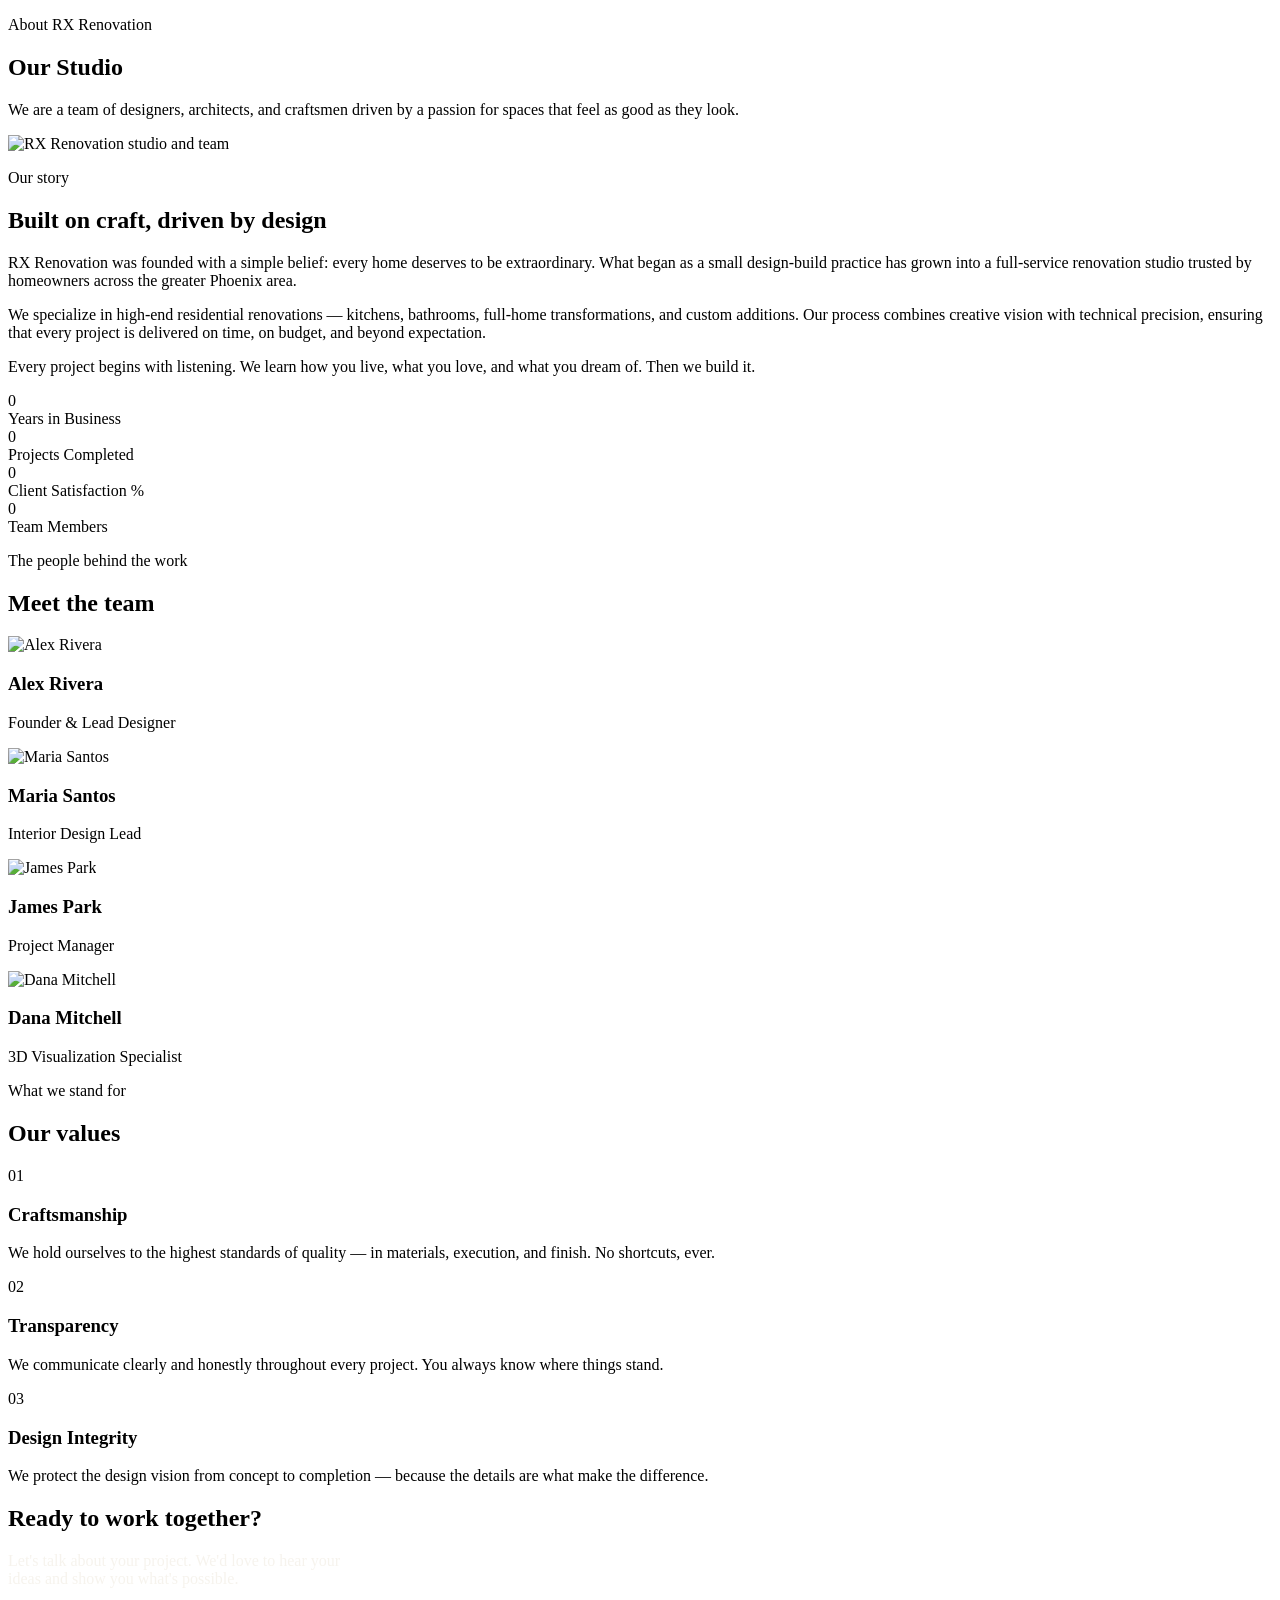
==== about.html @ 350d1490 "RX Site Upload" ====
<!DOCTYPE html>
<html lang="en" data-theme="light">

<head>
	<meta charset="UTF-8">
	<meta name="viewport" content="width=device-width, initial-scale=1.0">
	<title>About — RX Renovation</title>
	<meta name="description" content="Learn about RX Renovation — our team, our story, and our passion for exceptional home renovations in Scottsdale, Arizona.">

	<link rel="stylesheet" href="assets/css/global.css">
	<link rel="stylesheet" href="assets/css/components.css">
	<link rel="stylesheet" href="assets/css/pages/about.css">
	<link rel="icon" href="assets/images/favicon.svg" type="image/svg+xml">
</head>

<body>
	<div class="loading-bar"></div>
	<header id="site-header" class="site-header"></header>

	<main class="main-content">

		<!-- PAGE HERO -->
		<section class="page-hero about-hero">
			<div class="container">
				<div class="page-hero-grid">
					<div class="page-hero-text">
						<p class="section-label" data-i18n="about.hero.sectionLabel">About RX Renovation</p>
						<h1 data-i18n="about.hero.headline">Our Studio</h1>
						<p data-i18n="about.hero.desc">We are a team of designers, architects, and craftsmen driven by a passion for spaces that feel as good as they look.</p>
					</div>
					<div class="page-hero-img img-card">
						<img src="assets/images/hero/studio-exterior.jpg" alt="RX Renovation studio and team">
					</div>
				</div>
			</div>
		</section>

		<!-- STORY SECTION -->
		<section class="story-section">
			<div class="container">
				<div class="story-grid">
					<div class="story-left">
						<p class="section-label" data-i18n="about.story.sectionLabel">Our story</p>
						<h2 data-i18n="about.story.headline">Built on craft, driven by design</h2>
					</div>
					<div class="story-right">
						<p data-i18n="about.story.p1">RX Renovation was founded with a simple belief: every home deserves to be extraordinary. What began as a small design-build practice has grown into a full-service renovation studio trusted by homeowners across the greater Phoenix area.</p>
						<p style="margin-top: var(--space-5);" data-i18n="about.story.p2">We specialize in high-end residential renovations — kitchens, bathrooms, full-home transformations, and custom additions. Our process combines creative vision with technical precision, ensuring that every project is delivered on time, on budget, and beyond expectation.</p>
						<p style="margin-top: var(--space-5);" data-i18n="about.story.p3">Every project begins with listening. We learn how you live, what you love, and what you dream of. Then we build it.</p>
					</div>
				</div>
			</div>
		</section>

		<!-- STATS -->
		<section class="about-stats-section bg-alt">
			<div class="container">
				<div class="stats-row">
					<div class="stat-item reveal">
						<div class="stat-number"><span data-count="12">0</span></div>
						<div class="stat-label" data-i18n="about.stats.years">Years in Business</div>
					</div>
					<div class="stat-item reveal" data-delay="80">
						<div class="stat-number"><span data-count="42">0</span></div>
						<div class="stat-label" data-i18n="about.stats.projects">Projects Completed</div>
					</div>
					<div class="stat-item reveal" data-delay="160">
						<div class="stat-number"><span data-count="98">0</span></div>
						<div class="stat-label" data-i18n="about.stats.satisfaction">Client Satisfaction %</div>
					</div>
					<div class="stat-item reveal" data-delay="240">
						<div class="stat-number"><span data-count="8">0</span></div>
						<div class="stat-label" data-i18n="about.stats.team">Team Members</div>
					</div>
				</div>
			</div>
		</section>

		<!-- TEAM -->
		<section class="team-section">
			<div class="container">
				<div class="section-header">
					<p class="section-label" data-i18n="about.team.sectionLabel">The people behind the work</p>
					<h2 data-i18n="about.team.headline">Meet the team</h2>
				</div>

				<div class="team-grid grid-4">
					<div class="team-card reveal" data-delay="0">
						<div class="team-card-img">
							<img src="assets/images/placeholder.svg" alt="Alex Rivera">
						</div>
						<h3 data-i18n="about.team.m1.name">Alex Rivera</h3>
						<p class="role" data-i18n="about.team.m1.role">Founder & Lead Designer</p>
					</div>
					<div class="team-card reveal" data-delay="80">
						<div class="team-card-img">
							<img src="assets/images/placeholder.svg" alt="Maria Santos">
						</div>
						<h3 data-i18n="about.team.m2.name">Maria Santos</h3>
						<p class="role" data-i18n="about.team.m2.role">Interior Design Lead</p>
					</div>
					<div class="team-card reveal" data-delay="160">
						<div class="team-card-img">
							<img src="assets/images/placeholder.svg" alt="James Park">
						</div>
						<h3 data-i18n="about.team.m3.name">James Park</h3>
						<p class="role" data-i18n="about.team.m3.role">Project Manager</p>
					</div>
					<div class="team-card reveal" data-delay="240">
						<div class="team-card-img">
							<img src="assets/images/placeholder.svg" alt="Dana Mitchell">
						</div>
						<h3 data-i18n="about.team.m4.name">Dana Mitchell</h3>
						<p class="role" data-i18n="about.team.m4.role">3D Visualization Specialist</p>
					</div>
				</div>
			</div>
		</section>

		<!-- VALUES -->
		<section class="values-section bg-alt">
			<div class="container">
				<div class="section-header">
					<p class="section-label" data-i18n="about.values.sectionLabel">What we stand for</p>
					<h2 data-i18n="about.values.headline">Our values</h2>
				</div>

				<div class="values-grid grid-3">
					<div class="value-item reveal">
						<div class="value-num">01</div>
						<h3 data-i18n="about.values.v1.title">Craftsmanship</h3>
						<p data-i18n="about.values.v1.desc">We hold ourselves to the highest standards of quality — in materials, execution, and finish. No shortcuts, ever.</p>
					</div>
					<div class="value-item reveal" data-delay="100">
						<div class="value-num">02</div>
						<h3 data-i18n="about.values.v2.title">Transparency</h3>
						<p data-i18n="about.values.v2.desc">We communicate clearly and honestly throughout every project. You always know where things stand.</p>
					</div>
					<div class="value-item reveal" data-delay="200">
						<div class="value-num">03</div>
						<h3 data-i18n="about.values.v3.title">Design Integrity</h3>
						<p data-i18n="about.values.v3.desc">We protect the design vision from concept to completion — because the details are what make the difference.</p>
					</div>
				</div>
			</div>
		</section>

		<!-- CTA -->
		<section class="cta-section">
			<div class="container">
				<div class="cta-inner">
					<div>
						<h2 data-i18n="about.cta.headline">Ready to work together?</h2>
						<p style="margin-top: var(--space-4); color: rgba(240,235,225,0.6); max-width: 42ch;" data-i18n="about.cta.desc">Let's talk about your project. We'd love to hear your ideas and show you what's possible.</p>
					</div>
					<div style="display: flex; gap: var(--space-4); flex-wrap: wrap;">
						<a href="contact.html" class="btn btn-light">
							<span data-i18n="about.cta.btnContact">Get in Touch</span>
							<span class="arrow">→</span>
						</a>
						<a href="projects.html" class="btn btn-outline" style="border-color: rgba(240,235,225,0.3); color: rgba(240,235,225,0.7);">
							<span data-i18n="about.cta.btnProjects">View Projects</span>
						</a>
					</div>
				</div>
			</div>
		</section>

	</main>

	<footer id="site-footer" class="site-footer"></footer>
	<script src="assets/js/main.js" type="module"></script>
	<script src="assets/js/pages/home.js" type="module"></script>
</body>
</html>
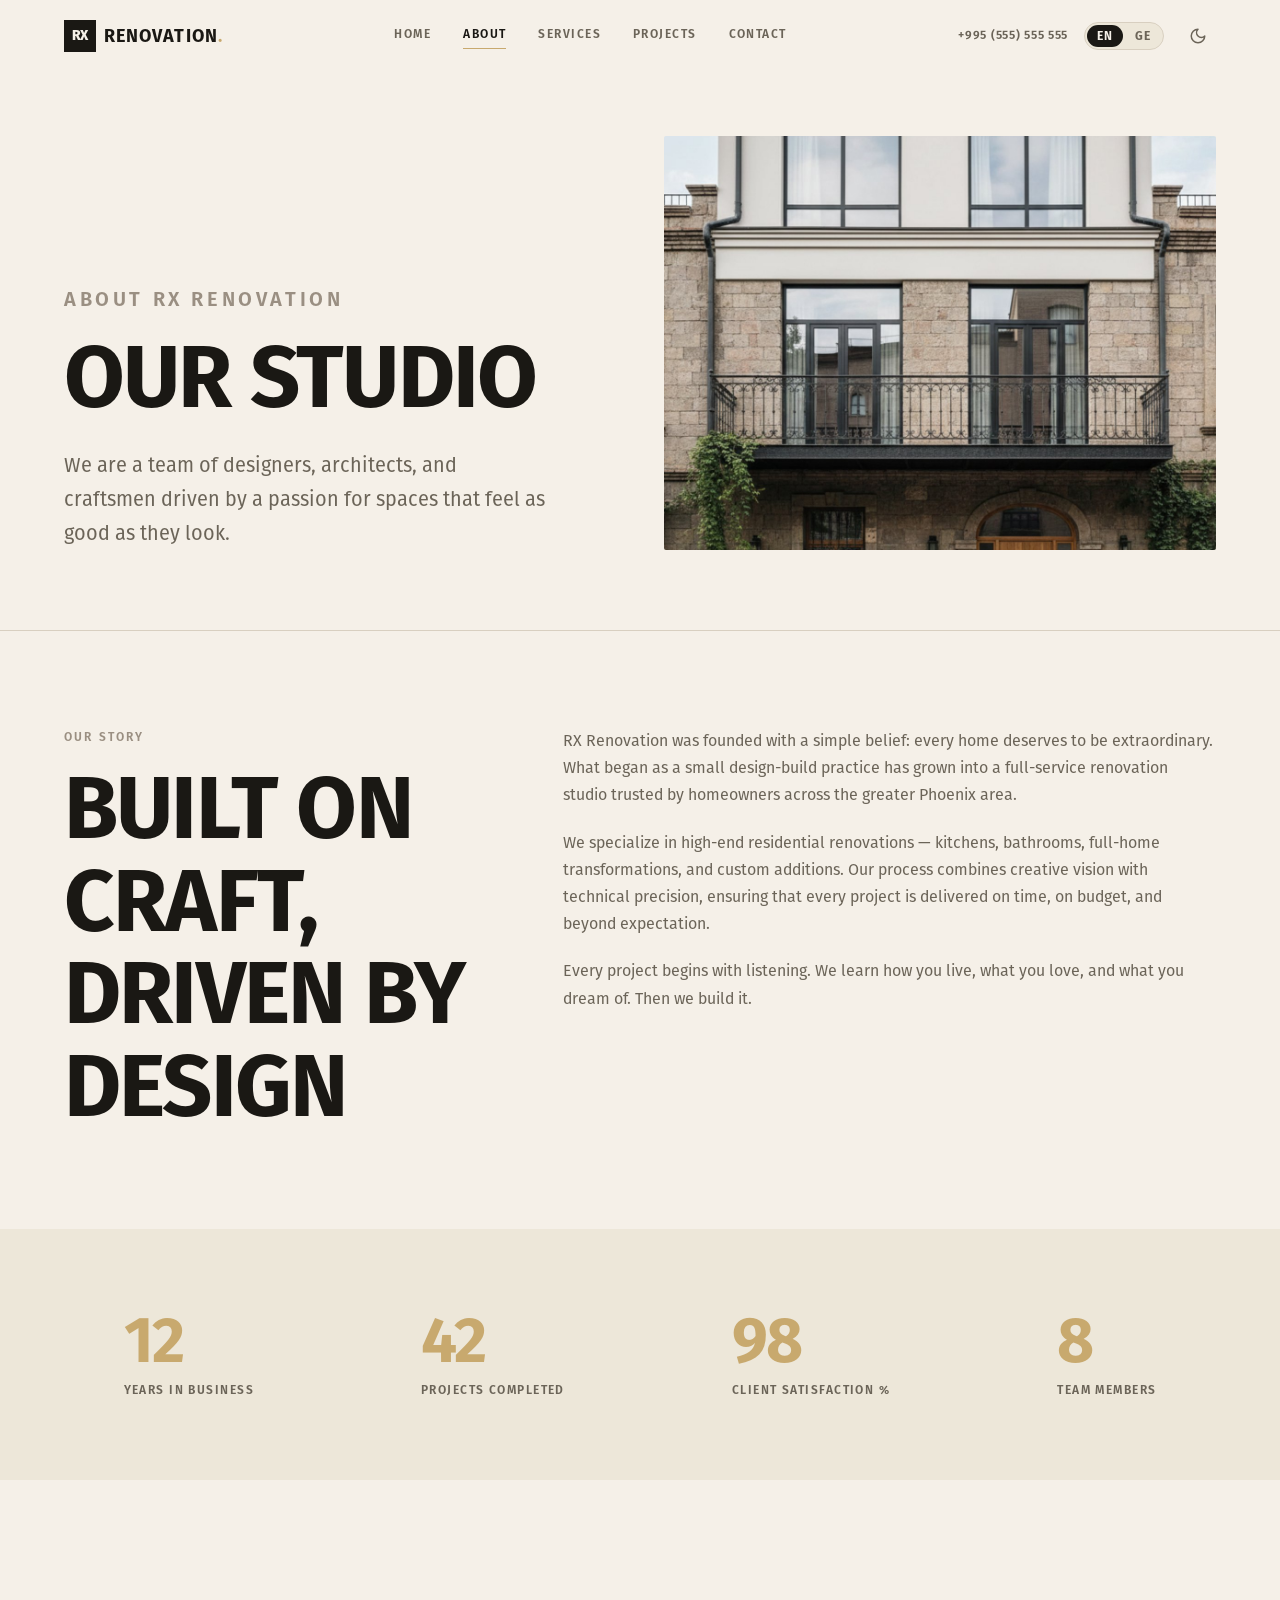
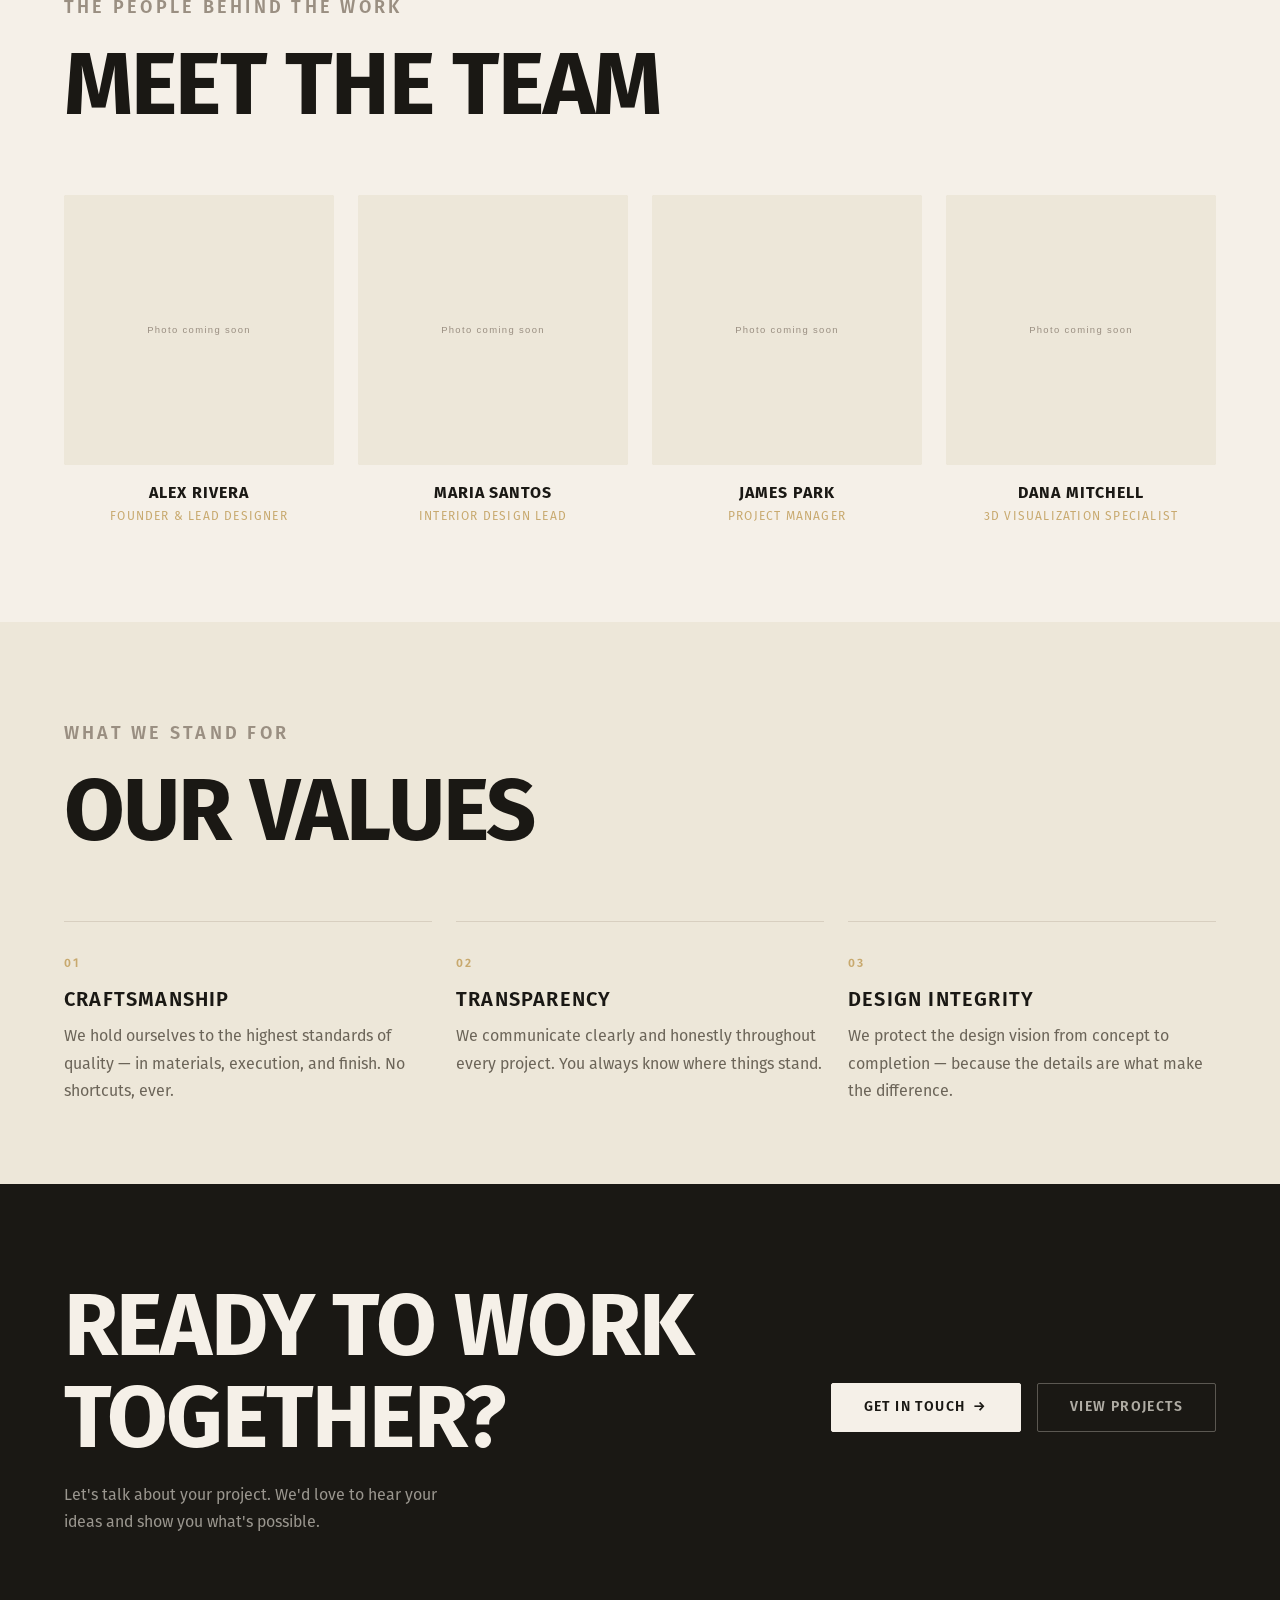
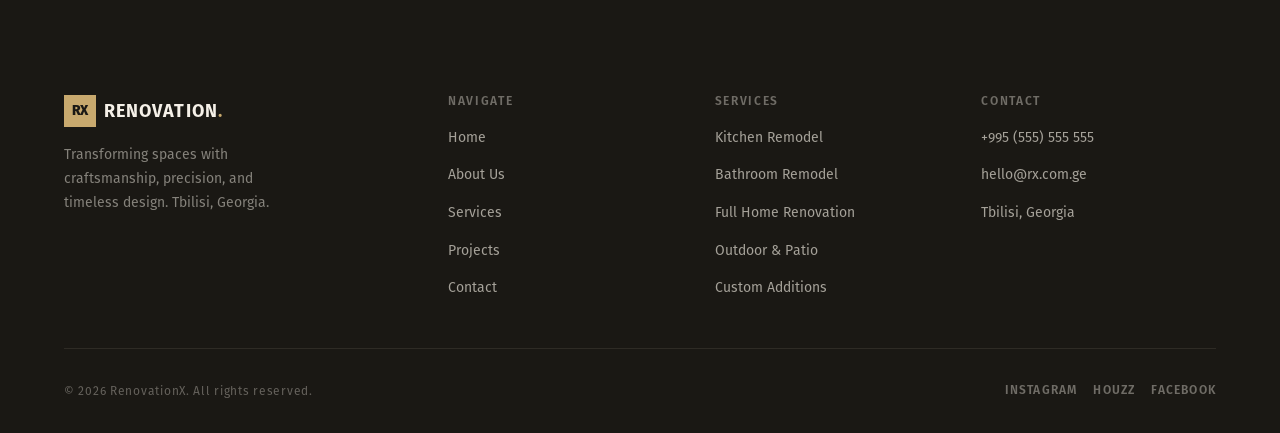
==== commit ccf26c7b: "Georgian Fonts Added and Lang Toggle Is updated." ====
--- a/about.html
+++ b/about.html
@@ -7,6 +7,7 @@
 	<title>About — RX Renovation</title>
 	<meta name="description" content="Learn about RX Renovation — our team, our story, and our passion for exceptional home renovations in Scottsdale, Arizona.">
 
+	<link rel="stylesheet" href="assets/css/fonts.css">
 	<link rel="stylesheet" href="assets/css/global.css">
 	<link rel="stylesheet" href="assets/css/components.css">
 	<link rel="stylesheet" href="assets/css/pages/about.css">
--- a/assets/css/fonts.css
+++ b/assets/css/fonts.css
@@ -0,0 +1,49 @@
+/* =============================================
+   RX RENOVATION — FONT DECLARATIONS
+   FiraGO Font Family for Latin & Georgian
+   ============================================= */
+
+/* FiraGO Light (300) */
+@font-face {
+	font-family: 'FiraGO';
+	src: url('../fonts/FiraGO_OTF_1001/Roman/FiraGO-Light.otf') format('opentype');
+	font-weight: 300;
+	font-style: normal;
+	font-display: swap;
+}
+
+/* FiraGO Regular (400) */
+@font-face {
+	font-family: 'FiraGO';
+	src: url('../fonts/FiraGO_OTF_1001/Roman/FiraGO-Regular.otf') format('opentype');
+	font-weight: 400;
+	font-style: normal;
+	font-display: swap;
+}
+
+/* FiraGO SemiBold (600) */
+@font-face {
+	font-family: 'FiraGO';
+	src: url('../fonts/FiraGO_OTF_1001/Roman/FiraGO-SemiBold.otf') format('opentype');
+	font-weight: 600;
+	font-style: normal;
+	font-display: swap;
+}
+
+/* FiraGO Bold (700) */
+@font-face {
+	font-family: 'FiraGO';
+	src: url('../fonts/FiraGO_OTF_1001/Roman/FiraGO-Bold.otf') format('opentype');
+	font-weight: 700;
+	font-style: normal;
+	font-display: swap;
+}
+
+/* FiraGO ExtraBold (800) */
+@font-face {
+	font-family: 'FiraGO';
+	src: url('../fonts/FiraGO_OTF_1001/Roman/FiraGO-ExtraBold.otf') format('opentype');
+	font-weight: 800;
+	font-style: normal;
+	font-display: swap;
+}
--- a/assets/css/global.css
+++ b/assets/css/global.css
@@ -0,0 +1,547 @@
+/* =============================================
+   RX RENOVATION — GLOBAL CSS
+   Design: FormaStudio-inspired editorial style
+   Palette: Warm cream, sand, charcoal, gold accent
+   ============================================= */
+
+/* ── CSS Variables ── */
+:root {
+	/* Colors */
+	--color-bg:           #f5f0e8;
+	--color-bg-alt:       #ede7d9;
+	--color-bg-dark:      #1a1814;
+	--color-bg-dark-alt:  #211f1b;
+	--color-surface:      #ffffff;
+	--color-surface-warm: #faf7f2;
+
+	--color-text:         #1a1814;
+	--color-text-muted:   #6b6458;
+	--color-text-light:   #9a8f82;
+	--color-text-on-dark: #f5f0e8;
+
+	--color-accent:       #c8a96e;   /* warm gold */
+	--color-accent-hover: #b8944f;
+	--color-accent-light: #e8d9b8;
+
+	--color-border:       #d8cfc0;
+	--color-border-dark:  #2e2b25;
+
+	/* Typography */
+	--font-display:  'FiraGO', 'Helvetica Neue', 'Arial', sans-serif;
+	--font-body:     'FiraGO', 'Helvetica Neue', 'Arial', sans-serif;
+	--font-mono:     'Courier New', monospace;
+
+	--text-xs:    0.75rem;
+	--text-sm:    0.875rem;
+	--text-base:  1rem;
+	--text-lg:    1.125rem;
+	--text-xl:    1.25rem;
+	--text-2xl:   1.5rem;
+	--text-3xl:   2rem;
+	--text-4xl:   2.75rem;
+	--text-5xl:   4rem;
+	--text-6xl:   5.5rem;
+	--text-7xl:   7rem;
+
+	/* Spacing */
+	--space-1:   0.25rem;
+	--space-2:   0.5rem;
+	--space-3:   0.75rem;
+	--space-4:   1rem;
+	--space-5:   1.25rem;
+	--space-6:   1.5rem;
+	--space-8:   2rem;
+	--space-10:  2.5rem;
+	--space-12:  3rem;
+	--space-16:  4rem;
+	--space-20:  5rem;
+	--space-24:  6rem;
+	--space-32:  8rem;
+
+	/* Layout */
+	--container-max: 1280px;
+	--header-height: 72px;
+
+	/* Borders */
+	--radius-sm:  2px;
+	--radius-md:  4px;
+	--radius-lg:  8px;
+	--radius-full: 999px;
+
+	/* Shadows */
+	--shadow-sm:  0 1px 3px rgba(26,24,20,0.08);
+	--shadow-md:  0 4px 20px rgba(26,24,20,0.1);
+	--shadow-lg:  0 16px 48px rgba(26,24,20,0.14);
+
+	/* Transitions */
+	--transition-fast:   150ms ease;
+	--transition-base:   250ms ease;
+	--transition-slow:   450ms cubic-bezier(0.4, 0, 0.2, 1);
+}
+
+/* ── Dark Mode ── */
+[data-theme="dark"] {
+	--color-bg:           #1a1814;
+	--color-bg-alt:       #211f1b;
+	--color-bg-dark:      #0f0e0c;
+	--color-bg-dark-alt:  #161410;
+	--color-surface:      #252219;
+	--color-surface-warm: #1e1c17;
+
+	--color-text:         #f0ebe1;
+	--color-text-muted:   #a09080;
+	--color-text-light:   #706050;
+	--color-text-on-dark: #f0ebe1;
+
+	--color-border:       #2e2b25;
+	--color-border-dark:  #3a352c;
+}
+
+/* ── Reset ── */
+*,
+*::before,
+*::after {
+	box-sizing: border-box;
+	margin: 0;
+	padding: 0;
+}
+
+html {
+	scroll-behavior: smooth;
+	-webkit-text-size-adjust: 100%;
+}
+
+body {
+	font-family: var(--font-body);
+	font-size: var(--text-base);
+	line-height: 1.6;
+	color: var(--color-text);
+	background-color: var(--color-bg);
+	-webkit-font-smoothing: antialiased;
+	-moz-osx-font-smoothing: grayscale;
+	transition: background-color var(--transition-base), color var(--transition-base);
+}
+
+img, video {
+	display: block;
+	max-width: 100%;
+	height: auto;
+}
+
+a {
+	color: inherit;
+	text-decoration: none;
+}
+
+ul, ol {
+	list-style: none;
+}
+
+button {
+	cursor: pointer;
+	border: none;
+	background: none;
+	font: inherit;
+}
+
+input, textarea, select {
+	font: inherit;
+}
+
+/* ── Container ── */
+.container {
+	width: 100%;
+	max-width: var(--container-max);
+	margin: 0 auto;
+	padding: 0 var(--space-6);
+}
+
+@media (min-width: 768px) {
+	.container {
+		padding: 0 var(--space-10);
+	}
+}
+
+@media (min-width: 1200px) {
+	.container {
+		padding: 0 var(--space-16);
+	}
+}
+
+/* ── Typography ── */
+h1, h2, h3, h4, h5, h6 {
+	font-family: var(--font-display);
+	font-weight: 700;
+	line-height: 1.05;
+	letter-spacing: -0.02em;
+	color: var(--color-text);
+}
+
+h1 { font-size: clamp(var(--text-5xl), 10vw, var(--text-7xl)); text-transform: uppercase; }
+h2 { font-size: clamp(var(--text-4xl), 7vw, var(--text-6xl)); text-transform: uppercase; }
+h3 { font-size: var(--text-xl); font-weight: 600; letter-spacing: 0; text-transform: none; }
+h4 { font-size: var(--text-lg); font-weight: 600; text-transform: none; }
+
+p {
+	color: var(--color-text-muted);
+	line-height: 1.7;
+}
+
+/* ── Sections ── */
+section {
+	padding: var(--space-20) 0;
+}
+
+.section-label {
+	font-size: var(--text-xs);
+	font-weight: 600;
+	letter-spacing: 0.18em;
+	text-transform: uppercase;
+	color: var(--color-text-light);
+	margin-bottom: var(--space-4);
+}
+
+.section-label--accent {
+	color: var(--color-accent);
+}
+
+.section-header {
+	margin-bottom: var(--space-16);
+}
+
+.section-header p {
+	margin-top: var(--space-4);
+	max-width: 48ch;
+	font-size: var(--text-lg);
+}
+
+.section-header.text-center {
+	text-align: center;
+}
+
+.section-header.text-center p {
+	margin-left: auto;
+	margin-right: auto;
+}
+
+/* ── Buttons ── */
+.btn {
+	display: inline-flex;
+	align-items: center;
+	gap: var(--space-2);
+	padding: var(--space-3) var(--space-8);
+	font-size: var(--text-sm);
+	font-weight: 600;
+	letter-spacing: 0.1em;
+	text-transform: uppercase;
+	border: 1px solid transparent;
+	border-radius: var(--radius-sm);
+	cursor: pointer;
+	transition: all var(--transition-base);
+	white-space: nowrap;
+}
+
+.btn-primary {
+	background-color: var(--color-text);
+	color: var(--color-bg);
+	border-color: var(--color-text);
+}
+
+.btn-primary:hover {
+	background-color: var(--color-accent);
+	border-color: var(--color-accent);
+	color: #1a1814;
+}
+
+.btn-outline {
+	background-color: transparent;
+	color: var(--color-text);
+	border-color: var(--color-text);
+}
+
+.btn-outline:hover {
+	background-color: var(--color-text);
+	color: var(--color-bg);
+}
+
+.btn-ghost {
+	background: transparent;
+	color: var(--color-text);
+	border-color: transparent;
+	padding-left: 0;
+	padding-right: 0;
+}
+
+.btn-ghost:hover {
+	color: var(--color-accent);
+}
+
+.btn-block {
+	width: 100%;
+	justify-content: center;
+}
+
+.btn-light {
+	background-color: var(--color-bg);
+	color: var(--color-text);
+	border-color: var(--color-bg);
+}
+
+.btn-light:hover {
+	background-color: var(--color-accent);
+	border-color: var(--color-accent);
+}
+
+/* Arrow icon on buttons */
+.btn .arrow {
+	font-style: normal;
+	transition: transform var(--transition-fast);
+}
+
+.btn:hover .arrow {
+	transform: translateX(4px);
+}
+
+/* ── Forms ── */
+.form-group {
+	display: flex;
+	flex-direction: column;
+	gap: var(--space-2);
+}
+
+.form-row {
+	display: grid;
+	grid-template-columns: 1fr 1fr;
+	gap: var(--space-4);
+}
+
+label {
+	font-size: var(--text-xs);
+	font-weight: 600;
+	letter-spacing: 0.1em;
+	text-transform: uppercase;
+	color: var(--color-text-muted);
+}
+
+input,
+textarea,
+select {
+	width: 100%;
+	padding: var(--space-3) var(--space-4);
+	background: transparent;
+	border: 1px solid var(--color-border);
+	border-radius: var(--radius-sm);
+	color: var(--color-text);
+	font-size: var(--text-base);
+	transition: border-color var(--transition-fast);
+	outline: none;
+}
+
+input:focus,
+textarea:focus,
+select:focus {
+	border-color: var(--color-text);
+}
+
+textarea {
+	min-height: 140px;
+	resize: vertical;
+}
+
+/* ── Grid Utilities ── */
+.grid-2 {
+	display: grid;
+	grid-template-columns: 1fr 1fr;
+	gap: var(--space-8);
+}
+
+.grid-3 {
+	display: grid;
+	grid-template-columns: repeat(3, 1fr);
+	gap: var(--space-6);
+}
+
+.grid-4 {
+	display: grid;
+	grid-template-columns: repeat(4, 1fr);
+	gap: var(--space-6);
+}
+
+@media (max-width: 1024px) {
+	.grid-4 { grid-template-columns: repeat(2, 1fr); }
+	.grid-3 { grid-template-columns: repeat(2, 1fr); }
+}
+
+@media (max-width: 768px) {
+	.grid-4, .grid-3, .grid-2 { grid-template-columns: 1fr; }
+	.form-row { grid-template-columns: 1fr; }
+}
+
+/* ── Flex Utilities ── */
+.flex      { display: flex; }
+.flex-col  { flex-direction: column; }
+.items-center { align-items: center; }
+.justify-between { justify-content: space-between; }
+.gap-4     { gap: var(--space-4); }
+.gap-8     { gap: var(--space-8); }
+
+/* ── Text Utilities ── */
+.text-center  { text-align: center; }
+.text-right   { text-align: right; }
+.text-muted   { color: var(--color-text-muted); }
+.text-accent  { color: var(--color-accent); }
+.text-sm      { font-size: var(--text-sm); }
+.text-xs      { font-size: var(--text-xs); }
+.uppercase    { text-transform: uppercase; }
+.tracking-wide { letter-spacing: 0.1em; }
+
+/* ── Display Utilities ── */
+.hidden   { display: none !important; }
+.sr-only  {
+	position: absolute;
+	width: 1px;
+	height: 1px;
+	padding: 0;
+	margin: -1px;
+	overflow: hidden;
+	clip: rect(0,0,0,0);
+	border: 0;
+}
+
+/* ── Divider ── */
+.divider {
+	width: 100%;
+	height: 1px;
+	background: var(--color-border);
+	border: none;
+}
+
+/* ── Badge / Tag ── */
+.badge {
+	display: inline-block;
+	padding: var(--space-1) var(--space-3);
+	font-size: var(--text-xs);
+	font-weight: 600;
+	letter-spacing: 0.12em;
+	text-transform: uppercase;
+	border: 1px solid var(--color-border);
+	border-radius: var(--radius-full);
+	color: var(--color-text-muted);
+}
+
+/* ── Background Variants ── */
+.bg-dark {
+	background-color: var(--color-bg-dark);
+	color: var(--color-text-on-dark);
+}
+
+.bg-dark h1,
+.bg-dark h2,
+.bg-dark h3,
+.bg-dark h4 {
+	color: var(--color-text-on-dark);
+}
+
+.bg-dark p {
+	color: rgba(240,235,225,0.65);
+}
+
+.bg-alt {
+	background-color: var(--color-bg-alt);
+}
+
+/* ── Stat / Number Display ── */
+.stat-number {
+	font-size: var(--text-5xl);
+	font-weight: 700;
+	line-height: 1;
+	letter-spacing: -0.03em;
+	color: var(--color-accent);
+}
+
+.stat-label {
+	font-size: var(--text-xs);
+	font-weight: 600;
+	letter-spacing: 0.1em;
+	text-transform: uppercase;
+	color: var(--color-text-muted);
+	margin-top: var(--space-1);
+}
+
+/* ── Loading indicator ── */
+.page-loading {
+	position: fixed;
+	inset: 0;
+	z-index: 9999;
+	background: var(--color-bg);
+	display: flex;
+	align-items: center;
+	justify-content: center;
+	transition: opacity var(--transition-slow);
+}
+
+.page-loading.hidden {
+	opacity: 0;
+	pointer-events: none;
+}
+
+.loading-bar {
+	position: fixed;
+	top: 0;
+	left: 0;
+	height: 2px;
+	width: 0%;
+	background: var(--color-accent);
+	z-index: 10000;
+	transition: width 0.3s ease;
+}
+
+/* ── Image overlay card ── */
+.img-card {
+	position: relative;
+	overflow: hidden;
+	border-radius: var(--radius-sm);
+}
+
+.img-card img {
+	width: 100%;
+	height: 100%;
+	object-fit: cover;
+	transition: transform 0.6s cubic-bezier(0.4, 0, 0.2, 1);
+}
+
+.img-card:hover img {
+	transform: scale(1.05);
+}
+
+/* ── Animations ── */
+@keyframes fadeInUp {
+	from { opacity: 0; transform: translateY(24px); }
+	to   { opacity: 1; transform: translateY(0); }
+}
+
+@keyframes fadeIn {
+	from { opacity: 0; }
+	to   { opacity: 1; }
+}
+
+.animate-in {
+	animation: fadeInUp 0.6s cubic-bezier(0.4, 0, 0.2, 1) forwards;
+}
+
+/* Scroll reveal */
+.reveal {
+	opacity: 0;
+	transform: translateY(32px);
+	transition: opacity 0.7s ease, transform 0.7s ease;
+}
+
+.reveal.visible {
+	opacity: 1;
+	transform: translateY(0);
+}
+
+/* ── Main Content ── */
+.main-content {
+	min-height: 100vh;
+}
--- a/assets/css/components.css
+++ b/assets/css/components.css
@@ -0,0 +1,840 @@
+/* =============================================
+   RX RENOVATION — COMPONENTS CSS
+   Header, Footer, Nav, Cards, UI elements
+   ============================================= */
+
+/* ══════════════════════════════════════════════
+   HEADER / NAV
+   ══════════════════════════════════════════════ */
+.site-header {
+	position: fixed;
+	top: 0;
+	left: 0;
+	right: 0;
+	z-index: 100;
+	height: var(--header-height);
+	display: flex;
+	align-items: center;
+	transition: background-color var(--transition-base), box-shadow var(--transition-base);
+}
+
+.site-header.scrolled {
+	background-color: var(--color-bg);
+	box-shadow: 0 1px 0 var(--color-border);
+}
+
+.header-inner {
+	width: 100%;
+	max-width: var(--container-max);
+	margin: 0 auto;
+	padding: 0 var(--space-6);
+	display: flex;
+	align-items: center;
+	justify-content: space-between;
+	gap: var(--space-8);
+}
+
+@media (min-width: 768px) {
+	.header-inner { padding: 0 var(--space-10); }
+}
+
+@media (min-width: 1200px) {
+	.header-inner { padding: 0 var(--space-16); }
+}
+
+/* Logo */
+.logo {
+	display: flex;
+	align-items: center;
+	gap: var(--space-2);
+	font-size: var(--text-lg);
+	font-weight: 700;
+	letter-spacing: 0.06em;
+	text-transform: uppercase;
+	color: var(--color-text);
+	text-decoration: none;
+	flex-shrink: 0;
+}
+
+.logo-mark {
+	display: inline-flex;
+	align-items: center;
+	justify-content: center;
+	width: 32px;
+	height: 32px;
+	background: var(--color-text);
+	color: var(--color-bg);
+	font-size: var(--text-sm);
+	font-weight: 800;
+	letter-spacing: -0.02em;
+}
+
+.logo-text span {
+	color: var(--color-accent);
+}
+
+/* Desktop Nav */
+.nav-desktop {
+	display: none;
+}
+
+@media (min-width: 900px) {
+	.nav-desktop {
+		display: flex;
+		align-items: center;
+		gap: var(--space-8);
+	}
+}
+
+.nav-link {
+	font-size: var(--text-xs);
+	font-weight: 600;
+	letter-spacing: 0.12em;
+	text-transform: uppercase;
+	color: var(--color-text-muted);
+	transition: color var(--transition-fast);
+	position: relative;
+	padding-bottom: 2px;
+}
+
+.nav-link::after {
+	content: '';
+	position: absolute;
+	bottom: -2px;
+	left: 0;
+	width: 0;
+	height: 1px;
+	background: var(--color-accent);
+	transition: width var(--transition-base);
+}
+
+.nav-link:hover,
+.nav-link.active {
+	color: var(--color-text);
+}
+
+.nav-link:hover::after,
+.nav-link.active::after {
+	width: 100%;
+}
+
+/* Header actions */
+.header-actions {
+	display: flex;
+	align-items: center;
+	gap: var(--space-4);
+}
+
+/* Phone in header */
+.header-phone {
+	display: none;
+	font-size: var(--text-xs);
+	font-weight: 600;
+	letter-spacing: 0.06em;
+	color: var(--color-text-muted);
+	transition: color var(--transition-fast);
+}
+
+.header-phone:hover {
+	color: var(--color-accent);
+}
+
+@media (min-width: 1024px) {
+	.header-phone { display: block; }
+}
+
+/* Theme toggle */
+.theme-toggle {
+	display: none; /* Hidden on mobile by default */
+	align-items: center;
+	justify-content: center;
+	width: 36px;
+	height: 36px;
+	border-radius: var(--radius-sm);
+	color: var(--color-text-muted);
+	transition: color var(--transition-fast), background var(--transition-fast);
+}
+
+@media (min-width: 900px) {
+	.theme-toggle { display: flex; } /* Show on desktop */
+}
+
+.theme-toggle:hover {
+	color: var(--color-text);
+	background: var(--color-bg-alt);
+}
+
+.theme-toggle svg { width: 18px; height: 18px; }
+.icon-sun  { display: none; }
+.icon-moon { display: block; }
+
+[data-theme="dark"] .icon-sun  { display: block; }
+[data-theme="dark"] .icon-moon { display: none; }
+
+/* Mobile menu button */
+.menu-btn {
+	display: flex;
+	flex-direction: column;
+	gap: 5px;
+	width: 36px;
+	height: 36px;
+	align-items: center;
+	justify-content: center;
+	color: var(--color-text);
+}
+
+@media (min-width: 900px) {
+	.menu-btn { display: none; }
+}
+
+.menu-btn span {
+	display: block;
+	width: 22px;
+	height: 1.5px;
+	background: currentColor;
+	transition: transform var(--transition-base), opacity var(--transition-fast);
+	transform-origin: center;
+}
+
+.menu-btn.open span:nth-child(1) { transform: translateY(6.5px) rotate(45deg); }
+.menu-btn.open span:nth-child(2) { opacity: 0; }
+.menu-btn.open span:nth-child(3) { transform: translateY(-6.5px) rotate(-45deg); }
+
+/* Mobile Menu Overlay */
+.nav-mobile {
+	position: fixed;
+	inset: 0;
+	z-index: 99;
+	background: var(--color-bg);
+	display: flex;
+	flex-direction: column;
+	padding: var(--space-24) var(--space-6) var(--space-8);
+	transform: translateX(100%);
+	transition: transform var(--transition-slow);
+}
+
+.nav-mobile.open {
+	transform: translateX(0);
+}
+
+.nav-mobile-links {
+	display: flex;
+	flex-direction: column;
+	gap: var(--space-6);
+	margin-top: var(--space-8);
+}
+
+.nav-mobile-link {
+	font-size: var(--text-4xl);
+	font-weight: 700;
+	letter-spacing: -0.02em;
+	text-transform: uppercase;
+	color: var(--color-text);
+	line-height: 1;
+	transition: color var(--transition-fast);
+}
+
+.nav-mobile-link:hover,
+.nav-mobile-link.active {
+	color: var(--color-accent);
+}
+
+.nav-mobile-settings {
+	display: flex;
+	flex-direction: column;
+	gap: var(--space-5);
+	margin-top: var(--space-8);
+	padding-top: var(--space-6);
+	border-top: 1px solid var(--color-border);
+}
+
+.nav-mobile-setting-item {
+	display: flex;
+	align-items: center;
+	justify-content: space-between;
+	gap: var(--space-4);
+}
+
+.nav-mobile-setting-item .setting-label {
+	font-size: var(--text-sm);
+	font-weight: 600;
+	letter-spacing: 0.06em;
+	text-transform: uppercase;
+	color: var(--color-text-muted);
+}
+
+.nav-mobile-setting-item .lang-switcher {
+	display: flex; /* Always show lang switcher in mobile menu */
+}
+
+.nav-mobile-setting-item .theme-toggle-mobile {
+	display: flex; /* Always show theme toggle in mobile menu */
+}
+
+.nav-mobile-footer {
+	margin-top: auto;
+	padding-top: var(--space-8);
+	border-top: 1px solid var(--color-border);
+}
+
+.nav-mobile-footer p {
+	font-size: var(--text-xs);
+	letter-spacing: 0.1em;
+	text-transform: uppercase;
+	color: var(--color-text-light);
+}
+
+.nav-mobile-footer a {
+	color: var(--color-text-muted);
+	font-size: var(--text-lg);
+	font-weight: 600;
+}
+
+/* ══════════════════════════════════════════════
+   FOOTER
+   ══════════════════════════════════════════════ */
+.site-footer {
+	background-color: var(--color-bg-dark);
+	color: var(--color-text-on-dark);
+	padding: var(--space-16) 0 var(--space-8);
+}
+
+.footer-grid {
+	display: grid;
+	grid-template-columns: 1.5fr 1fr 1fr 1fr;
+	gap: var(--space-8);
+	padding-bottom: var(--space-12);
+	border-bottom: 1px solid var(--color-border-dark);
+}
+
+@media (max-width: 1024px) {
+	.footer-grid { grid-template-columns: 1fr 1fr; }
+}
+
+@media (max-width: 600px) {
+	.footer-grid { grid-template-columns: 1fr; }
+}
+
+.footer-brand .logo {
+	color: var(--color-text-on-dark);
+}
+
+.footer-brand .logo-mark {
+	background: var(--color-accent);
+	color: var(--color-bg-dark);
+}
+
+.footer-brand p {
+	margin-top: var(--space-4);
+	font-size: var(--text-sm);
+	color: rgba(240,235,225,0.5);
+	max-width: 28ch;
+	line-height: 1.7;
+}
+
+.footer-col h4 {
+	font-size: var(--text-xs);
+	font-weight: 600;
+	letter-spacing: 0.14em;
+	text-transform: uppercase;
+	color: rgba(240,235,225,0.4);
+	margin-bottom: var(--space-4);
+}
+
+.footer-col ul {
+	display: flex;
+	flex-direction: column;
+	gap: var(--space-3);
+}
+
+.footer-col a {
+	font-size: var(--text-sm);
+	color: rgba(240,235,225,0.65);
+	transition: color var(--transition-fast);
+}
+
+.footer-col a:hover {
+	color: var(--color-accent);
+}
+
+.footer-bottom {
+	display: flex;
+	align-items: center;
+	justify-content: space-between;
+	flex-wrap: wrap;
+	gap: var(--space-4);
+	padding-top: var(--space-8);
+}
+
+.footer-bottom p {
+	font-size: var(--text-xs);
+	color: rgba(240,235,225,0.35);
+	letter-spacing: 0.06em;
+}
+
+.footer-social {
+	display: flex;
+	gap: var(--space-4);
+}
+
+.footer-social a {
+	font-size: var(--text-xs);
+	font-weight: 600;
+	letter-spacing: 0.1em;
+	text-transform: uppercase;
+	color: rgba(240,235,225,0.4);
+	transition: color var(--transition-fast);
+}
+
+.footer-social a:hover {
+	color: var(--color-accent);
+}
+
+/* ══════════════════════════════════════════════
+   SERVICE CARDS
+   ══════════════════════════════════════════════ */
+.service-card {
+	padding: var(--space-8);
+	border: 1px solid var(--color-border);
+	border-radius: var(--radius-sm);
+	background: var(--color-surface-warm);
+	transition: border-color var(--transition-base), box-shadow var(--transition-base), transform var(--transition-slow);
+}
+
+.service-card:hover {
+	border-color: var(--color-accent);
+	box-shadow: var(--shadow-md);
+	transform: translateY(-4px);
+}
+
+.service-icon {
+	width: 48px;
+	height: 48px;
+	display: flex;
+	align-items: center;
+	justify-content: center;
+	border: 1px solid var(--color-border);
+	border-radius: var(--radius-sm);
+	color: var(--color-accent);
+	margin-bottom: var(--space-5);
+}
+
+.service-card h3 {
+	font-size: var(--text-base);
+	font-weight: 700;
+	letter-spacing: 0.04em;
+	text-transform: uppercase;
+	margin-bottom: var(--space-3);
+}
+
+.service-card p {
+	font-size: var(--text-sm);
+	color: var(--color-text-muted);
+	line-height: 1.7;
+}
+
+.service-card .service-link {
+	display: inline-flex;
+	align-items: center;
+	gap: var(--space-1);
+	margin-top: var(--space-4);
+	font-size: var(--text-xs);
+	font-weight: 600;
+	letter-spacing: 0.1em;
+	text-transform: uppercase;
+	color: var(--color-text-light);
+	transition: color var(--transition-fast);
+}
+
+.service-card:hover .service-link {
+	color: var(--color-accent);
+}
+
+/* ══════════════════════════════════════════════
+   PROJECT / PORTFOLIO CARDS
+   ══════════════════════════════════════════════ */
+.project-card {
+	position: relative;
+	overflow: hidden;
+	border-radius: var(--radius-sm);
+	background: var(--color-bg-alt);
+	cursor: pointer;
+}
+
+.project-card-img {
+	aspect-ratio: 4/3;
+	overflow: hidden;
+}
+
+.project-card-img img {
+	width: 100%;
+	height: 100%;
+	object-fit: cover;
+	transition: transform 0.7s cubic-bezier(0.4, 0, 0.2, 1);
+}
+
+.project-card:hover .project-card-img img {
+	transform: scale(1.08);
+}
+
+.project-card-body {
+	padding: var(--space-5) var(--space-6) var(--space-6);
+}
+
+.project-card-tag {
+	display: inline-block;
+	font-size: var(--text-xs);
+	font-weight: 600;
+	letter-spacing: 0.12em;
+	text-transform: uppercase;
+	color: var(--color-accent);
+	margin-bottom: var(--space-2);
+}
+
+.project-card-title {
+	font-size: var(--text-xl);
+	font-weight: 700;
+	letter-spacing: -0.01em;
+	color: var(--color-text);
+	text-transform: none;
+	margin-bottom: var(--space-2);
+}
+
+.project-card-desc {
+	font-size: var(--text-sm);
+	color: var(--color-text-muted);
+}
+
+/* Featured / large project card */
+.project-card--featured .project-card-img {
+	aspect-ratio: 16/9;
+}
+
+/* ══════════════════════════════════════════════
+   TEAM MEMBER CARDS
+   ══════════════════════════════════════════════ */
+.team-card {
+	text-align: center;
+}
+
+.team-card-img {
+	width: 100%;
+	aspect-ratio: 1;
+	overflow: hidden;
+	border-radius: var(--radius-sm);
+	margin-bottom: var(--space-5);
+	background: var(--color-bg-alt);
+}
+
+.team-card-img img {
+	width: 100%;
+	height: 100%;
+	object-fit: cover;
+	transition: transform 0.5s ease;
+}
+
+.team-card:hover .team-card-img img {
+	transform: scale(1.04);
+}
+
+.team-card h3 {
+	font-size: var(--text-base);
+	font-weight: 700;
+	text-transform: uppercase;
+	letter-spacing: 0.06em;
+}
+
+.team-card .role {
+	font-size: var(--text-xs);
+	letter-spacing: 0.1em;
+	text-transform: uppercase;
+	color: var(--color-accent);
+	margin-top: var(--space-1);
+}
+
+/* ══════════════════════════════════════════════
+   TESTIMONIAL CARDS
+   ══════════════════════════════════════════════ */
+.testimonial-card {
+	padding: var(--space-8);
+	border: 1px solid var(--color-border);
+	border-radius: var(--radius-sm);
+	background: var(--color-surface-warm);
+}
+
+.testimonial-stars {
+	color: var(--color-accent);
+	font-size: var(--text-base);
+	letter-spacing: 2px;
+	margin-bottom: var(--space-4);
+}
+
+.testimonial-card blockquote {
+	font-size: var(--text-base);
+	line-height: 1.7;
+	color: var(--color-text);
+	font-style: italic;
+	margin-bottom: var(--space-5);
+}
+
+.testimonial-card cite {
+	font-style: normal;
+	font-size: var(--text-xs);
+	font-weight: 600;
+	letter-spacing: 0.1em;
+	text-transform: uppercase;
+	color: var(--color-text-muted);
+}
+
+/* ══════════════════════════════════════════════
+   FEATURE LIST ITEMS
+   ══════════════════════════════════════════════ */
+.feature-item {
+	display: flex;
+	gap: var(--space-4);
+	align-items: flex-start;
+}
+
+.feature-icon {
+	flex-shrink: 0;
+	width: 40px;
+	height: 40px;
+	display: flex;
+	align-items: center;
+	justify-content: center;
+	border: 1px solid var(--color-border);
+	border-radius: var(--radius-sm);
+	color: var(--color-accent);
+}
+
+.feature-item h4 {
+	font-size: var(--text-sm);
+	font-weight: 700;
+	text-transform: uppercase;
+	letter-spacing: 0.06em;
+	margin-bottom: var(--space-1);
+}
+
+.feature-item p {
+	font-size: var(--text-sm);
+}
+
+/* ══════════════════════════════════════════════
+   CONTACT INFO ITEMS
+   ══════════════════════════════════════════════ */
+.contact-item {
+	display: flex;
+	gap: var(--space-4);
+	align-items: flex-start;
+}
+
+.contact-item-icon {
+	flex-shrink: 0;
+	width: 44px;
+	height: 44px;
+	display: flex;
+	align-items: center;
+	justify-content: center;
+	border: 1px solid var(--color-border);
+	border-radius: var(--radius-sm);
+	color: var(--color-accent);
+}
+
+.contact-item h4 {
+	font-size: var(--text-xs);
+	font-weight: 600;
+	letter-spacing: 0.1em;
+	text-transform: uppercase;
+	color: var(--color-text-muted);
+	margin-bottom: var(--space-1);
+}
+
+.contact-item p,
+.contact-item a {
+	font-size: var(--text-base);
+	color: var(--color-text);
+	transition: color var(--transition-fast);
+}
+
+.contact-item a:hover {
+	color: var(--color-accent);
+}
+
+/* ══════════════════════════════════════════════
+   STAT ROW
+   ══════════════════════════════════════════════ */
+.stats-row {
+	display: flex;
+	gap: var(--space-12);
+	flex-wrap: wrap;
+}
+
+.stat-item {}
+
+.stat-item .stat-number {
+	font-size: clamp(var(--text-3xl), 5vw, var(--text-5xl));
+	font-weight: 700;
+	line-height: 1;
+	letter-spacing: -0.03em;
+	color: var(--color-accent);
+}
+
+.stat-item .stat-label {
+	font-size: var(--text-xs);
+	letter-spacing: 0.12em;
+	text-transform: uppercase;
+	color: var(--color-text-muted);
+	margin-top: var(--space-2);
+}
+
+/* ══════════════════════════════════════════════
+   MASONRY / BENTO PHOTO GRID
+   ══════════════════════════════════════════════ */
+.photo-grid {
+	display: grid;
+	grid-template-columns: repeat(3, 1fr);
+	grid-auto-rows: 260px;
+	gap: var(--space-3);
+}
+
+.photo-grid .img-card {
+	border-radius: var(--radius-sm);
+}
+
+.photo-grid .img-card--wide {
+	grid-column: span 2;
+}
+
+.photo-grid .img-card--tall {
+	grid-row: span 2;
+}
+
+@media (max-width: 768px) {
+	.photo-grid {
+		grid-template-columns: 1fr 1fr;
+		grid-auto-rows: 180px;
+	}
+	.photo-grid .img-card--wide { grid-column: span 2; }
+}
+
+/* ══════════════════════════════════════════════
+   CTA BANNER (Dark section)
+   ══════════════════════════════════════════════ */
+.cta-section {
+	background: var(--color-bg-dark);
+	padding: var(--space-24) 0;
+}
+
+.cta-section h2 {
+	color: var(--color-text-on-dark);
+}
+
+.cta-section p {
+	color: rgba(240,235,225,0.6);
+}
+
+.cta-inner {
+	display: grid;
+	grid-template-columns: 1fr auto;
+	gap: var(--space-8);
+	align-items: center;
+}
+
+@media (max-width: 768px) {
+	.cta-inner { grid-template-columns: 1fr; }
+}
+
+/* ══════════════════════════════════════════════
+   PAGE HERO (inner pages)
+   ══════════════════════════════════════════════ */
+.page-hero {
+	padding: calc(var(--header-height) + var(--space-16)) 0 var(--space-16);
+	border-bottom: 1px solid var(--color-border);
+}
+
+.page-hero h1 {
+	font-size: clamp(var(--text-4xl), 8vw, var(--text-6xl));
+}
+
+.page-hero p {
+	margin-top: var(--space-6);
+	font-size: var(--text-xl);
+	max-width: 52ch;
+}
+
+/* ══════════════════════════════════════════════
+   SCROLL INDICATOR
+   ══════════════════════════════════════════════ */
+.scroll-indicator {
+	display: inline-flex;
+	flex-direction: column;
+	align-items: center;
+	gap: var(--space-2);
+	font-size: var(--text-xs);
+	font-weight: 600;
+	letter-spacing: 0.12em;
+	text-transform: uppercase;
+	color: var(--color-text-light);
+}
+
+.scroll-line {
+	width: 1px;
+	height: 48px;
+	background: linear-gradient(to bottom, var(--color-text-light), transparent);
+	animation: scrollPulse 2s ease-in-out infinite;
+}
+
+@keyframes scrollPulse {
+	0%, 100% { transform: scaleY(1); opacity: 1; }
+	50%       { transform: scaleY(0.6); opacity: 0.5; }
+}
+
+/* ══════════════════════════════════════════════
+   LANGUAGE SWITCHER
+   ══════════════════════════════════════════════ */
+.lang-switcher {
+	display: none; /* Hidden on mobile by default */
+	align-items: center;
+	gap: 2px;
+	background: var(--color-bg-alt);
+	border: 1px solid var(--color-border);
+	border-radius: var(--radius-full);
+	padding: 2px;
+}
+
+@media (min-width: 900px) {
+	.header-actions .lang-switcher { display: flex; } /* Show on desktop in header */
+}
+
+.lang-btn {
+	padding: 3px 10px;
+	font-size: var(--text-xs);
+	font-weight: 700;
+	letter-spacing: 0.08em;
+	text-transform: uppercase;
+	color: var(--color-text-muted);
+	border-radius: var(--radius-full);
+	cursor: pointer;
+	transition: all var(--transition-fast);
+	background: transparent;
+	border: none;
+	line-height: 1.4;
+}
+
+.lang-btn:hover {
+	color: var(--color-text);
+}
+
+.lang-btn.active,
+.lang-btn[aria-pressed="true"] {
+	background: var(--color-text);
+	color: var(--color-bg);
+}
+
+/* ══════════════════════════════════════════════
+   RESPONSIVE OVERRIDES
+   ══════════════════════════════════════════════ */
+@media (max-width: 768px) {
+	.stats-row { gap: var(--space-8); }
+	.cta-inner { text-align: center; }
+}
--- a/assets/css/pages/about.css
+++ b/assets/css/pages/about.css
@@ -0,0 +1,77 @@
+/* =============================================
+   RX RENOVATION — ABOUT PAGE CSS
+   ============================================= */
+
+/* Page Hero */
+.about-hero {
+	padding-bottom: var(--space-20);
+}
+
+.page-hero-grid {
+	display: grid;
+	grid-template-columns: 1fr 1fr;
+	gap: var(--space-12);
+	align-items: end;
+}
+
+.page-hero-text h1 { margin-bottom: var(--space-6); }
+.page-hero-text p  { font-size: var(--text-xl); max-width: 44ch; }
+
+.page-hero-img {
+	aspect-ratio: 4/3;
+	border-radius: var(--radius-sm);
+	overflow: hidden;
+}
+
+@media (max-width: 768px) {
+	.page-hero-grid { grid-template-columns: 1fr; }
+	.page-hero-img  { display: none; }
+}
+
+/* Story Section */
+.story-section { padding: var(--space-24) 0; }
+
+.story-grid {
+	display: grid;
+	grid-template-columns: 1fr 1.5fr;
+	gap: var(--space-16);
+	align-items: start;
+}
+
+@media (max-width: 768px) {
+	.story-grid { grid-template-columns: 1fr; }
+}
+
+/* Stats */
+.about-stats-section {
+	padding: var(--space-20) 0;
+}
+
+.about-stats-section .stats-row {
+	justify-content: space-around;
+}
+
+/* Team */
+.team-section { padding: var(--space-24) 0; }
+
+/* Values */
+.values-section { padding: var(--space-20) 0; }
+
+.value-item {
+	padding-top: var(--space-8);
+	border-top: 1px solid var(--color-border);
+}
+
+.value-num {
+	font-size: var(--text-xs);
+	font-weight: 600;
+	letter-spacing: 0.14em;
+	color: var(--color-accent);
+	margin-bottom: var(--space-4);
+}
+
+.value-item h3 {
+	text-transform: uppercase;
+	letter-spacing: 0.06em;
+	margin-bottom: var(--space-3);
+}
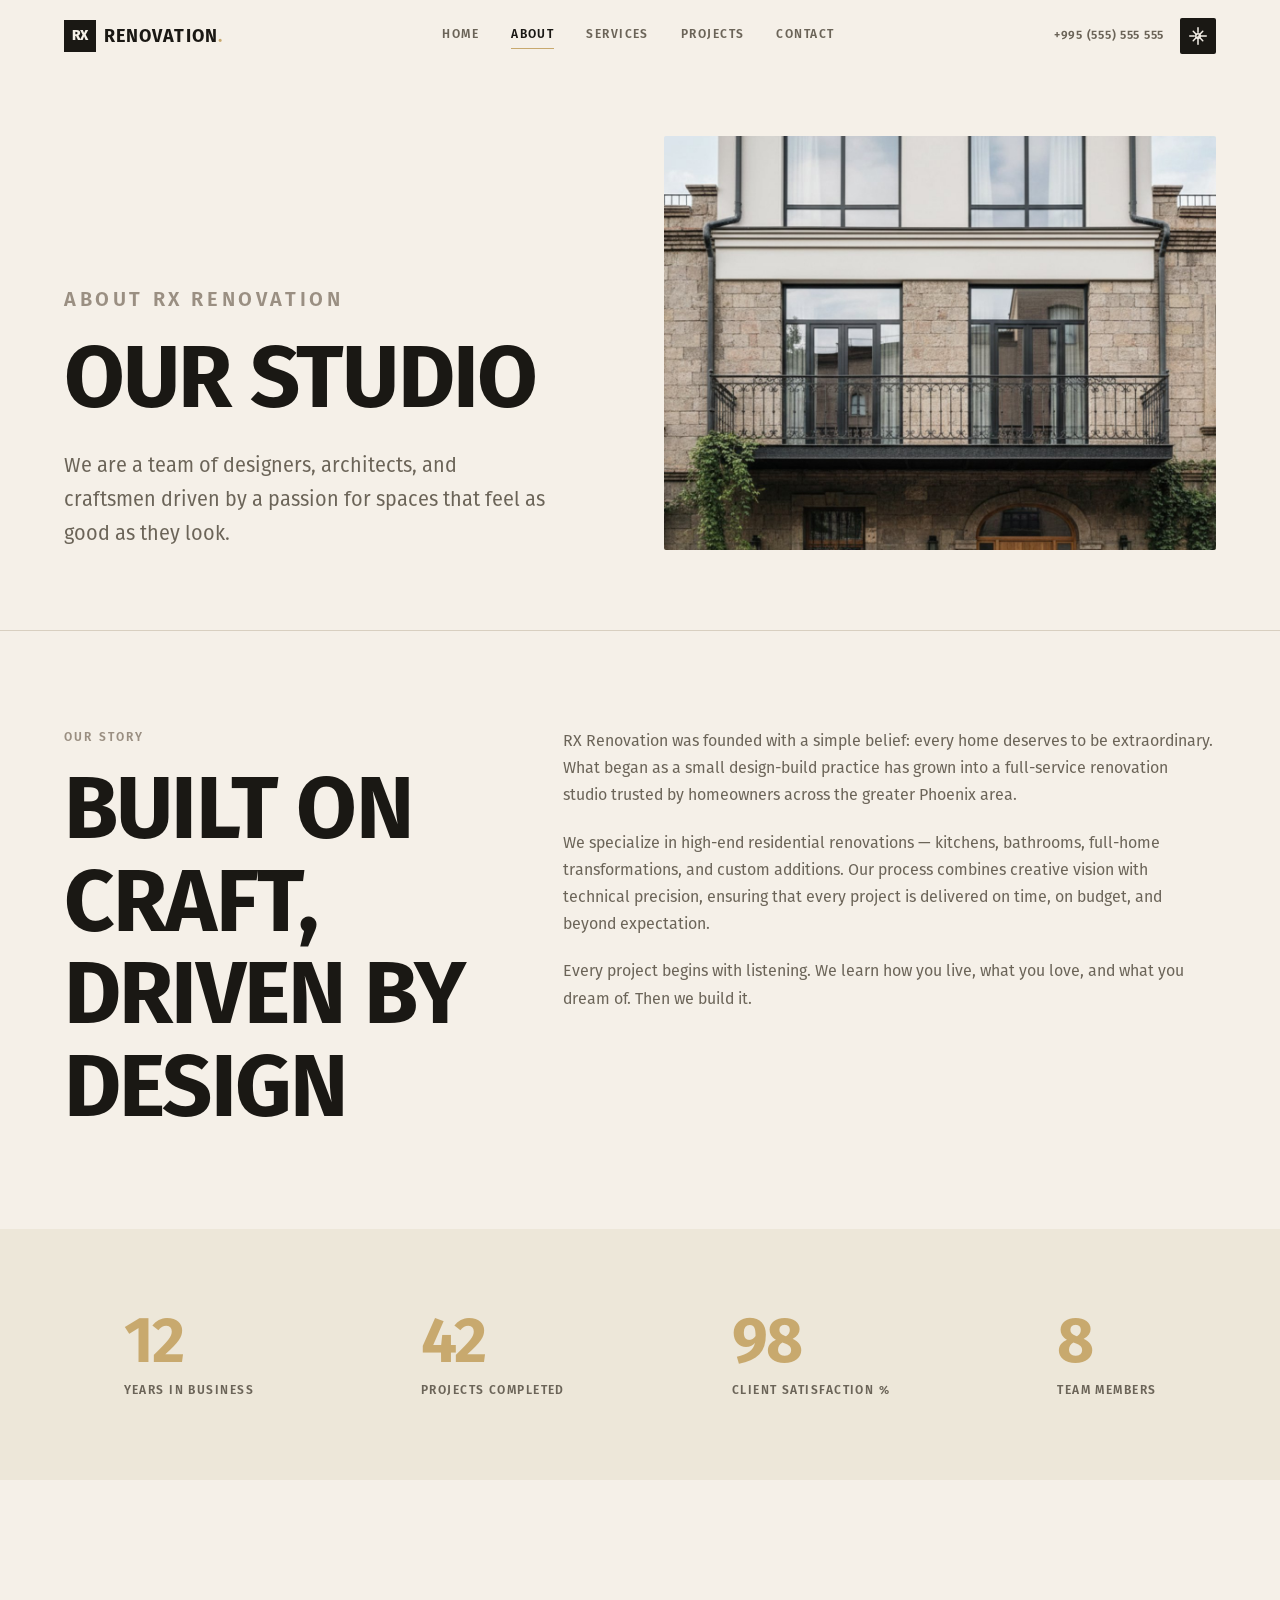
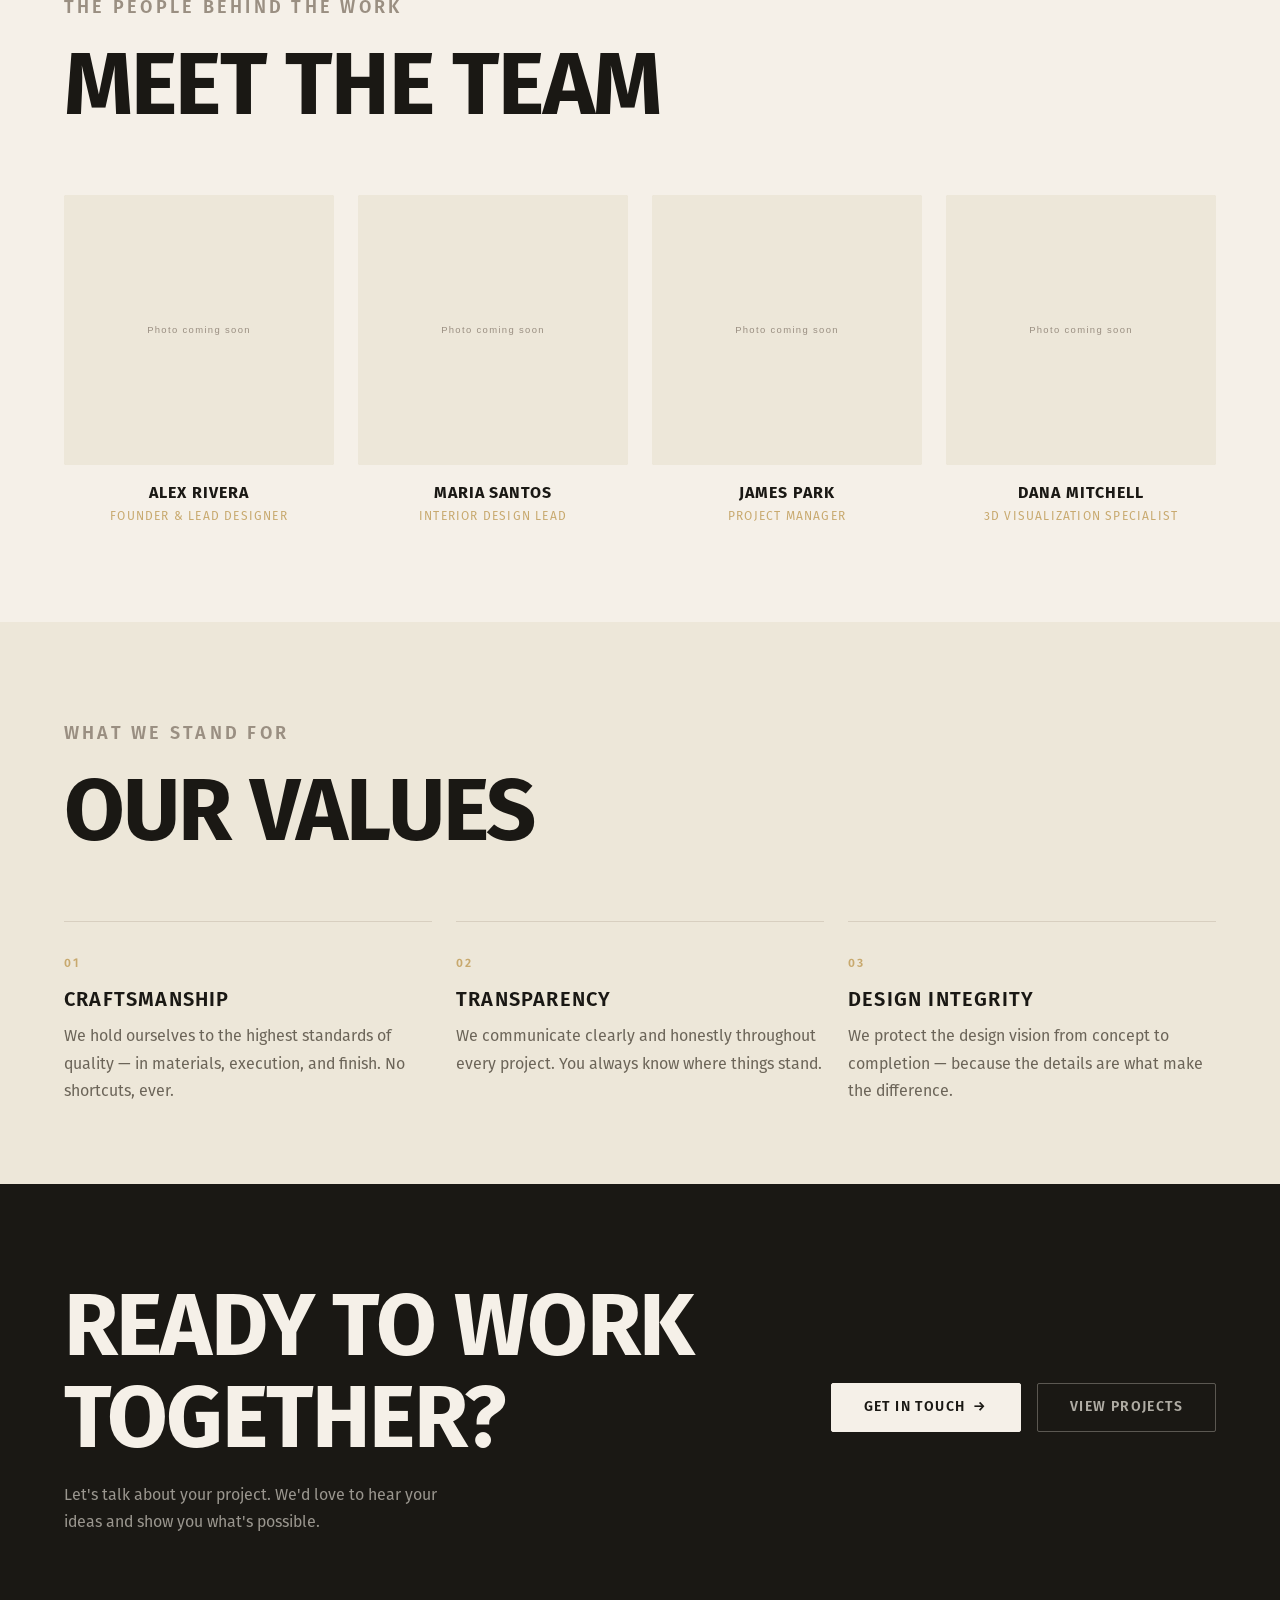
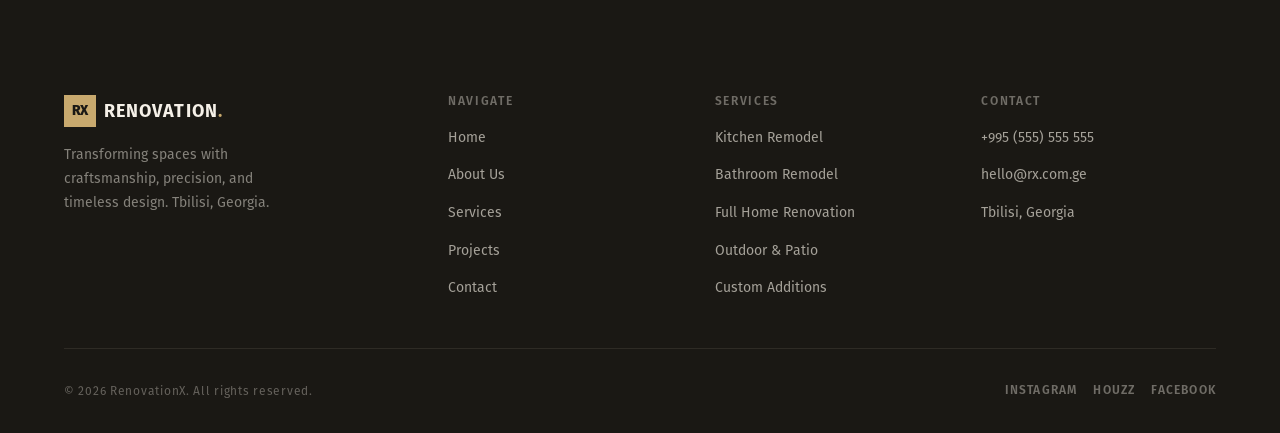
==== commit e9410506: "Transition between pages seamless using a small loading delay" ====
--- a/about.html
+++ b/about.html
@@ -15,6 +15,13 @@
 </head>
 
 <body>
+	<!-- Loading overlay (hidden after i18n ready) -->
+	<div class="page-loading-overlay" id="page-loading">
+		<div class="loader">
+			<span class="logo-mark">RX</span>
+		</div>
+	</div>
+
 	<div class="loading-bar"></div>
 	<header id="site-header" class="site-header"></header>
 
--- a/assets/css/global.css
+++ b/assets/css/global.css
@@ -120,6 +120,10 @@
 	-webkit-font-smoothing: antialiased;
 	-moz-osx-font-smoothing: grayscale;
 	transition: background-color var(--transition-base), color var(--transition-base);
+	user-select: none;
+	-webkit-user-select: none;
+	-moz-user-select: none;
+	-ms-user-select: none;
 }
 
 img, video {
@@ -131,6 +135,14 @@
 a {
 	color: inherit;
 	text-decoration: none;
+}
+
+/* Make phone numbers selectable */
+a[href^="tel:"] {
+	user-select: text;
+	-webkit-user-select: text;
+	-moz-user-select: text;
+	-ms-user-select: text;
 }
 
 ul, ol {
@@ -468,8 +480,8 @@
 	margin-top: var(--space-1);
 }
 
-/* ── Loading indicator ── */
-.page-loading {
+/* ── Loading overlay (i18n) ── */
+.page-loading-overlay {
 	position: fixed;
 	inset: 0;
 	z-index: 9999;
@@ -477,12 +489,39 @@
 	display: flex;
 	align-items: center;
 	justify-content: center;
-	transition: opacity var(--transition-slow);
-}
-
-.page-loading.hidden {
+	transition: opacity 0.3s ease, visibility 0.3s ease;
+}
+
+.page-loading-overlay.hidden {
 	opacity: 0;
+	visibility: hidden;
 	pointer-events: none;
+}
+
+.loader {
+	display: flex;
+	align-items: center;
+	justify-content: center;
+	animation: pulse 1.5s ease-in-out infinite;
+}
+
+.loader .logo-mark {
+	display: inline-flex;
+	align-items: center;
+	justify-content: center;
+	width: 48px;
+	height: 48px;
+	background: var(--color-text);
+	color: var(--color-bg);
+	font-size: var(--text-lg);
+	font-weight: 800;
+	letter-spacing: -0.02em;
+	font-family: var(--font-display);
+}
+
+@keyframes pulse {
+	0%, 100% { opacity: 1; transform: scale(1); }
+	50% { opacity: 0.7; transform: scale(0.95); }
 }
 
 .loading-bar {
--- a/assets/css/components.css
+++ b/assets/css/components.css
@@ -143,28 +143,112 @@
 	.header-phone { display: block; }
 }
 
-/* Theme toggle */
-.theme-toggle {
-	display: none; /* Hidden on mobile by default */
+/* Settings Dropdown */
+.settings-dropdown {
+	position: relative;
+	display: none; /* Hidden on mobile */
+}
+
+@media (min-width: 900px) {
+	.settings-dropdown { display: block; } /* Show on desktop */
+}
+
+.settings-toggle {
+	display: flex;
 	align-items: center;
 	justify-content: center;
 	width: 36px;
 	height: 36px;
-	border-radius: var(--radius-sm);
-	color: var(--color-text-muted);
-	transition: color var(--transition-fast), background var(--transition-fast);
-}
-
-@media (min-width: 900px) {
-	.theme-toggle { display: flex; } /* Show on desktop */
-}
-
-.theme-toggle:hover {
+	background: var(--color-text);
+	color: var(--color-bg);
+	border-radius: var(--radius-sm);
+	transition: background var(--transition-fast), transform var(--transition-fast);
+}
+
+.settings-toggle:hover {
+	background: var(--color-accent);
+	transform: scale(1.05);
+}
+
+.settings-toggle svg {
+	width: 18px;
+	height: 18px;
+}
+
+.settings-menu {
+	position: absolute;
+	top: calc(100% + 8px);
+	right: 0;
+	min-width: 200px;
+	background: var(--color-surface-warm);
+	border: 1px solid var(--color-border);
+	border-radius: var(--radius-sm);
+	box-shadow: var(--shadow-md);
+	padding: var(--space-4);
+	opacity: 0;
+	visibility: hidden;
+	transform: translateY(-8px);
+	transition: opacity var(--transition-fast), transform var(--transition-fast), visibility 0s linear var(--transition-fast);
+	z-index: 1000;
+}
+
+.settings-menu.open {
+	opacity: 1;
+	visibility: visible;
+	transform: translateY(0);
+	transition: opacity var(--transition-fast), transform var(--transition-fast), visibility 0s linear 0s;
+}
+
+.settings-section {
+	display: flex;
+	flex-direction: column;
+	gap: var(--space-2);
+	padding: var(--space-3) 0;
+}
+
+.settings-section:not(:last-child) {
+	border-bottom: 1px solid var(--color-border);
+}
+
+.settings-label {
+	font-size: var(--text-xs);
+	font-weight: 600;
+	letter-spacing: 0.08em;
+	text-transform: uppercase;
+	color: var(--color-text-muted);
+}
+
+.settings-section .lang-switcher {
+	display: flex; /* Always show in settings menu */
+}
+
+.settings-section .theme-toggle {
+	display: flex; /* Always show in settings menu */
+	width: 100%;
+	justify-content: space-between;
+	padding: var(--space-2) var(--space-3);
+	background: transparent;
+	border: 1px solid var(--color-border);
+	border-radius: var(--radius-sm);
+	gap: var(--space-2);
+}
+
+.settings-section .theme-toggle:hover {
+	background: var(--color-bg-alt);
+	border-color: var(--color-text);
+}
+
+.theme-label {
+	font-size: var(--text-xs);
+	font-weight: 600;
+	letter-spacing: 0.06em;
+	text-transform: uppercase;
 	color: var(--color-text);
-	background: var(--color-bg-alt);
-}
-
-.theme-toggle svg { width: 18px; height: 18px; }
+	margin-left: auto;
+}
+
+/* Theme toggle icons */
+.theme-toggle svg { width: 16px; height: 16px; }
 .icon-sun  { display: none; }
 .icon-moon { display: block; }
 
@@ -793,7 +877,7 @@
    LANGUAGE SWITCHER
    ══════════════════════════════════════════════ */
 .lang-switcher {
-	display: none; /* Hidden on mobile by default */
+	display: flex;
 	align-items: center;
 	gap: 2px;
 	background: var(--color-bg-alt);
@@ -802,12 +886,8 @@
 	padding: 2px;
 }
 
-@media (min-width: 900px) {
-	.header-actions .lang-switcher { display: flex; } /* Show on desktop in header */
-}
-
 .lang-btn {
-	padding: 3px 10px;
+	padding: 4px 12px;
 	font-size: var(--text-xs);
 	font-weight: 700;
 	letter-spacing: 0.08em;
